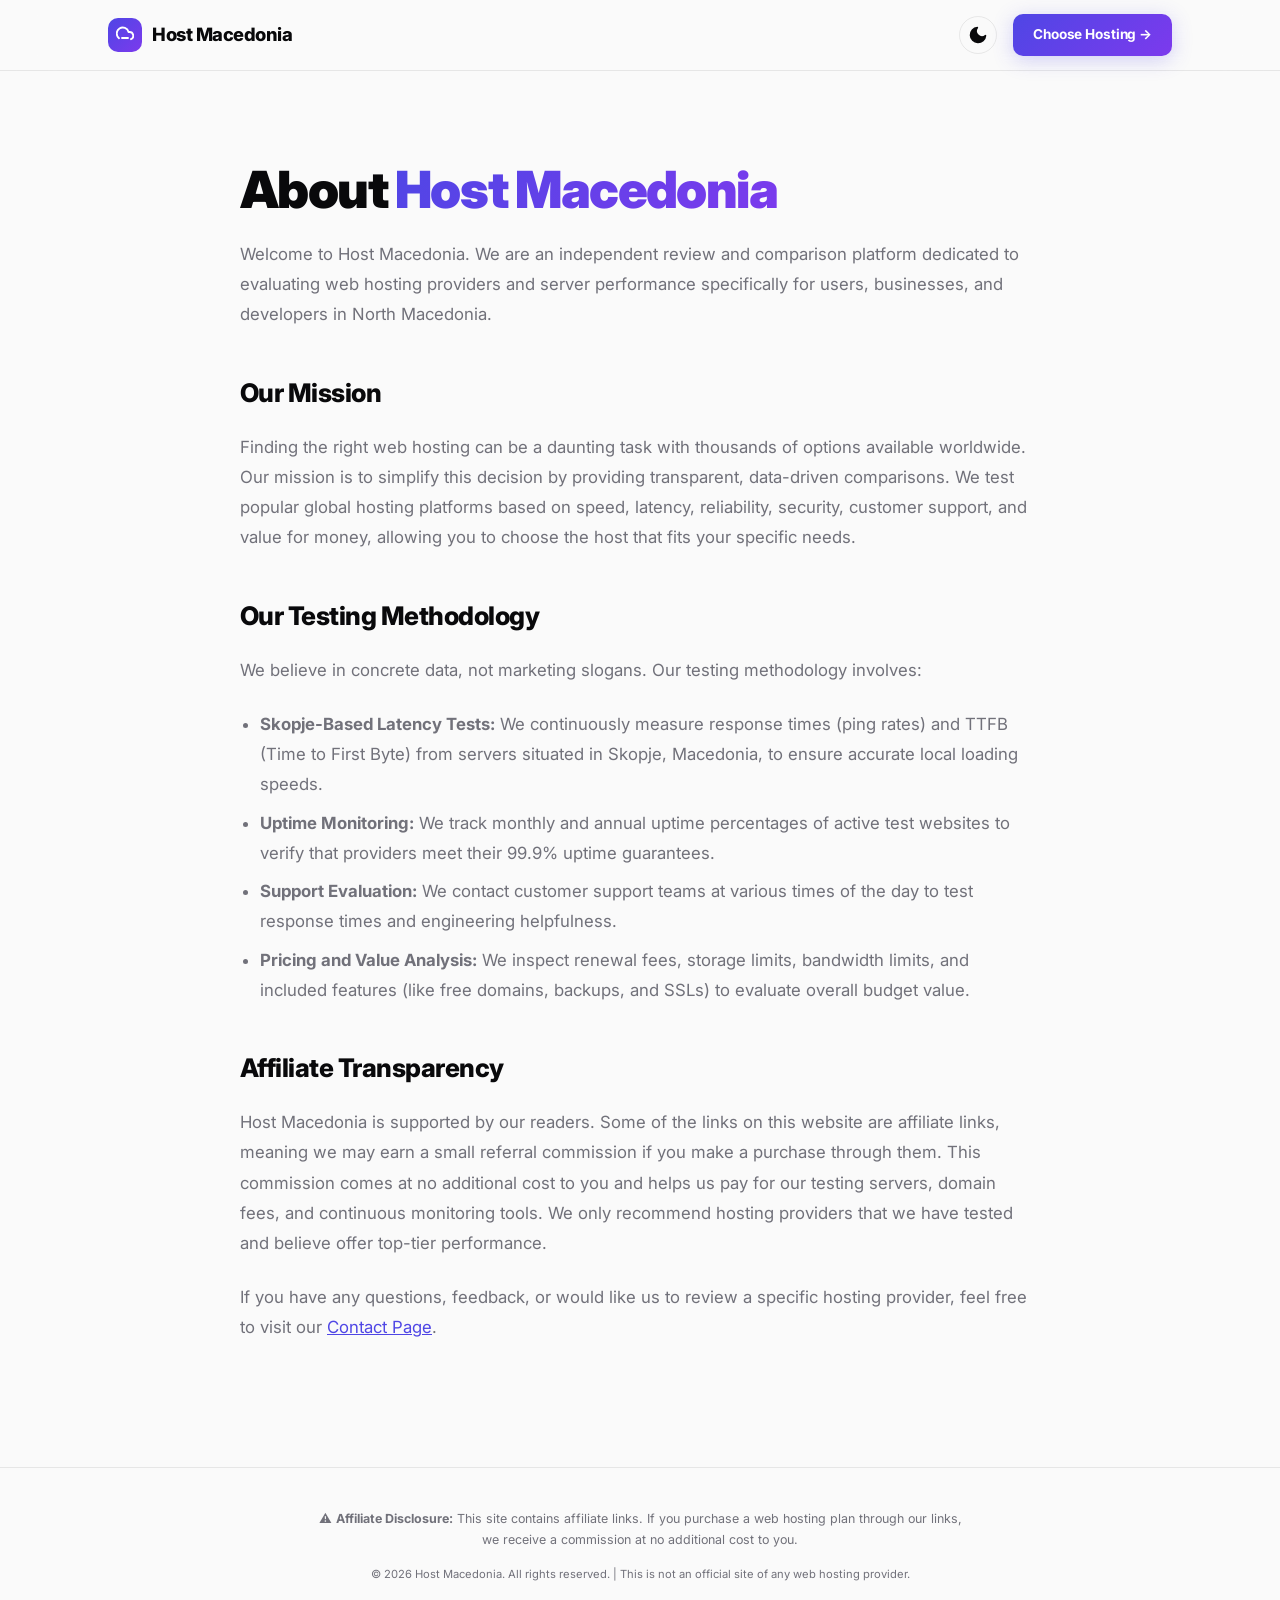
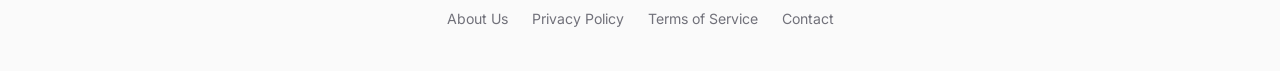
==== about.html @ 536d1341 "Initial commit of HostMakedonija static site" ====
<!DOCTYPE html>
<html lang="en">
<head>
  <meta charset="UTF-8" />
  <meta name="viewport" content="width=device-width, initial-scale=1.0" />
  <title>About Us — Host Macedonia</title>
  <meta name="description" content="Learn more about Host Macedonia, our independent web hosting testing methodology, and how we compare performance directly from Skopje." />
  <link rel="icon" href="https://hostmakedonija.com/wp-content/uploads/2026/05/favicon-transparent-150x150.png" sizes="32x32" />
  <link rel="preconnect" href="https://fonts.googleapis.com" />
  <link rel="preconnect" href="https://fonts.gstatic.com" crossorigin />
  <link href="https://fonts.googleapis.com/css2?family=Inter:wght@400;500;600;700;800;900&display=swap" rel="stylesheet" />
  <link rel="stylesheet" href="style.css" />
</head>
<body>

  <!-- HEADER -->
  <header class="site-header" id="main-header">
    <div class="site-header-container">
      <a href="/" class="site-logo-link" id="logo-link">
        <span class="logo-icon-box">
          <svg width="18" height="18" viewBox="0 0 24 24" fill="none" stroke="#fff" stroke-width="2.5" stroke-linecap="round" stroke-linejoin="round">
            <path d="M20 17.58A5 5 0 0 0 18 8h-1.26A8 8 0 1 0 4 16.25"/>
            <path d="M8 16h8"/>
          </svg>
        </span>
        Host Macedonia
      </a>
      
      <div class="header-right">
        <button class="theme-toggle-btn" id="theme-toggle" aria-label="Toggle dark mode">
          <svg viewBox="0 0 24 24" fill="none" stroke="currentColor" stroke-width="2" stroke-linecap="round" stroke-linejoin="round" class="moon-icon">
            <path d="M21 12.79A9 9 0 1 1 11.21 3 7 7 0 0 0 21 12.79z"></path>
          </svg>
        </button>
        <a href="/#comparison" class="btn-hosting" style="padding: 10px 20px; font-size: 0.85rem;" id="nav-cta">Choose Hosting →</a>
      </div>
    </div>
  </header>

  <!-- CONTENT -->
  <main class="page-container container">
    <h1>About <span class="gradient-text">Host Macedonia</span></h1>
    <div class="page-content">
      <p>Welcome to Host Macedonia. We are an independent review and comparison platform dedicated to evaluating web hosting providers and server performance specifically for users, businesses, and developers in North Macedonia.</p>
      
      <h2>Our Mission</h2>
      <p>Finding the right web hosting can be a daunting task with thousands of options available worldwide. Our mission is to simplify this decision by providing transparent, data-driven comparisons. We test popular global hosting platforms based on speed, latency, reliability, security, customer support, and value for money, allowing you to choose the host that fits your specific needs.</p>

      <h2>Our Testing Methodology</h2>
      <p>We believe in concrete data, not marketing slogans. Our testing methodology involves:</p>
      <ul>
        <li><strong>Skopje-Based Latency Tests:</strong> We continuously measure response times (ping rates) and TTFB (Time to First Byte) from servers situated in Skopje, Macedonia, to ensure accurate local loading speeds.</li>
        <li><strong>Uptime Monitoring:</strong> We track monthly and annual uptime percentages of active test websites to verify that providers meet their 99.9% uptime guarantees.</li>
        <li><strong>Support Evaluation:</strong> We contact customer support teams at various times of the day to test response times and engineering helpfulness.</li>
        <li><strong>Pricing and Value Analysis:</strong> We inspect renewal fees, storage limits, bandwidth limits, and included features (like free domains, backups, and SSLs) to evaluate overall budget value.</li>
      </ul>

      <h2>Affiliate Transparency</h2>
      <p>Host Macedonia is supported by our readers. Some of the links on this website are affiliate links, meaning we may earn a small referral commission if you make a purchase through them. This commission comes at no additional cost to you and helps us pay for our testing servers, domain fees, and continuous monitoring tools. We only recommend hosting providers that we have tested and believe offer top-tier performance.</p>

      <p>If you have any questions, feedback, or would like us to review a specific hosting provider, feel free to visit our <a href="/contact/">Contact Page</a>.</p>
    </div>
  </main>

  <!-- FOOTER -->
  <footer style="border-top:1px solid var(--border-color); padding:40px 0; background:var(--bg-primary); transition: background-color 0.3s, border-color 0.3s;">
    <div class="container" style="max-width:700px;">
      <p class="footer-disclosure">
        ⚠️ <strong>Affiliate Disclosure:</strong> This site contains affiliate links. If you purchase a web hosting plan through our links, we receive a commission at no additional cost to you.
      </p>
      <p class="footer-copyright">
        © 2026 Host Macedonia. All rights reserved. | This is not an official site of any web hosting provider.
      </p>
      <div class="footer-links" style="margin-top: 20px; display: flex; justify-content: center; gap: 24px; flex-wrap: wrap;">
        <a href="/about-us/" class="footer-link">About Us</a>
        <a href="/privacy-policy/" class="footer-link">Privacy Policy</a>
        <a href="/terms/" class="footer-link">Terms of Service</a>
        <a href="/contact/" class="footer-link">Contact</a>
      </div>
    </div>
  </footer>

  <script src="app.js"></script>
</body>
</html>
---- style.css ----
:root {
  --bg-primary: #fafafa;
  --bg-secondary: #f4f4f5;
  --bg-card: #ffffff;
  --accent-indigo: #4f46e5;
  --accent-violet: #7c3aed;
  --accent-gradient: linear-gradient(135deg, var(--accent-indigo) 0%, var(--accent-violet) 100%);
  --text-main: #09090b;
  --text-muted: #71717a;
  --border-color: rgba(9, 9, 11, 0.08);
  --header-bg: rgba(250, 250, 250, 0.8);
  --card-shadow: 0 4px 24px rgba(0, 0, 0, 0.03);
  --card-shadow-hover: 0 16px 40px rgba(0, 0, 0, 0.06);
  --btn-shadow: 0 4px 20px rgba(79, 70, 229, 0.25);
  --btn-shadow-hover: 0 8px 32px rgba(79, 70, 229, 0.35);
  --font-family: 'Inter', -apple-system, BlinkMacSystemFont, 'Segoe UI', sans-serif;
  --radius-lg: 20px;
  --radius-md: 14px;
  --radius-sm: 10px;
  --transition-normal: all 0.3s cubic-bezier(0.4, 0, 0.2, 1);
}

[data-theme="dark"] {
  --bg-primary: #09090b;
  --bg-secondary: #18181b;
  --bg-card: #1f1f23;
  --text-main: #f4f4f5;
  --text-muted: #a1a1aa;
  --border-color: rgba(255, 255, 255, 0.08);
  --header-bg: rgba(9, 9, 11, 0.8);
  --card-shadow: 0 4px 24px rgba(0, 0, 0, 0.4);
  --card-shadow-hover: 0 16px 40px rgba(0, 0, 0, 0.6);
  --btn-shadow: 0 4px 20px rgba(79, 70, 229, 0.4);
  --btn-shadow-hover: 0 8px 32px rgba(79, 70, 229, 0.55);
}

/* ============================================
   RESET & BASE STYLES
   ============================================ */
html {
  scroll-behavior: smooth;
  -webkit-font-smoothing: antialiased;
  -moz-osx-font-smoothing: grayscale;
}

body {
  margin: 0;
  padding: 0;
  background: var(--bg-primary);
  color: var(--text-main);
  font-family: var(--font-family);
  font-size: 16px;
  line-height: 1.6;
  overflow-x: hidden;
  transition: background-color 0.3s, color 0.3s;
}

*, *::before, *::after {
  box-sizing: border-box;
}

/* Custom Scrollbar */
::-webkit-scrollbar {
  width: 10px;
}
::-webkit-scrollbar-track {
  background: var(--bg-primary);
}
::-webkit-scrollbar-thumb {
  background: var(--border-color);
  border-radius: 5px;
}
::-webkit-scrollbar-thumb:hover {
  background: var(--text-muted);
}

/* ============================================
   TYPOGRAPHY
   ============================================ */
h1 {
  font-size: clamp(2.2rem, 5vw, 3.2rem);
  font-weight: 900;
  letter-spacing: -0.03em;
  line-height: 1.15;
  margin: 0 0 20px;
  color: var(--text-main);
}

h2 {
  font-size: 2rem;
  font-weight: 800;
  letter-spacing: -0.02em;
  margin: 0 0 16px;
  color: var(--text-main);
  text-align: center;
}

h3 {
  font-size: 1.1rem;
  font-weight: 700;
  margin: 0;
  color: var(--text-main);
}

p {
  color: var(--text-muted);
  margin: 0 0 24px;
}

a {
  color: var(--accent-indigo);
  text-decoration: none;
  transition: var(--transition-normal);
}

a:hover {
  color: var(--accent-violet);
}

/* ============================================
   LAYOUT
   ============================================ */
.site-header {
  position: fixed;
  top: 0; left: 0; right: 0;
  z-index: 9999;
  background: var(--header-bg);
  backdrop-filter: blur(24px);
  -webkit-backdrop-filter: blur(24px);
  border-bottom: 1px solid var(--border-color);
  transition: background-color 0.3s, border-color 0.3s;
}

.site-header-container {
  max-width: 1120px;
  margin: 0 auto;
  padding: 14px 28px;
  display: flex;
  align-items: center;
  justify-content: space-between;
  gap: 16px;
}

.site-logo-link {
  display: inline-flex;
  align-items: center;
  gap: 10px;
  font-size: 1.15rem;
  font-weight: 800;
  color: var(--text-main);
  letter-spacing: -0.025em;
}

.logo-icon-box {
  width: 34px; height: 34px;
  background: var(--accent-gradient);
  border-radius: 10px;
  display: inline-flex;
  align-items: center;
  justify-content: center;
  flex-shrink: 0;
}

.header-right {
  display: flex;
  align-items: center;
  gap: 16px;
}

.container {
  max-width: 1120px;
  margin: 0 auto;
  padding: 0 24px;
}

/* ============================================
   BUTTONS & CONTROLS
   ============================================ */
.btn-hosting {
  display: inline-flex;
  align-items: center;
  justify-content: center;
  gap: 8px;
  background: var(--accent-gradient);
  color: #fff !important;
  font-weight: 700;
  font-size: 0.9rem;
  padding: 12px 24px;
  border-radius: var(--radius-sm);
  border: none;
  text-decoration: none;
  cursor: pointer;
  transition: var(--transition-normal);
  box-shadow: var(--btn-shadow);
  white-space: nowrap;
  letter-spacing: -0.01em;
}

.btn-hosting:hover {
  transform: translateY(-2px);
  box-shadow: var(--btn-shadow-hover);
  color: #fff !important;
}

.theme-toggle-btn {
  width: 38px;
  height: 38px;
  border-radius: 50%;
  display: inline-flex;
  align-items: center;
  justify-content: center;
  border: 1px solid var(--border-color);
  color: var(--text-main);
  background: transparent;
  cursor: pointer;
  transition: var(--transition-normal);
  flex-shrink: 0;
}

.theme-toggle-btn:hover {
  background: var(--bg-secondary);
  transform: scale(1.05);
}

.theme-toggle-btn svg {
  width: 20px;
  height: 20px;
  fill: currentColor;
  transition: transform 0.5s ease;
}

[data-theme="dark"] .theme-toggle-btn svg {
  transform: rotate(360deg);
}

/* ============================================
   HERO SECTION
   ============================================ */
.hero-section {
  padding: 160px 0 100px;
  text-align: center;
  position: relative;
  background: radial-gradient(ellipse 80% 60% at 50% 20%, rgba(79, 70, 229, 0.08) 0%, rgba(124, 58, 237, 0.03) 50%, transparent 80%);
}

.hero-cloud {
  width: 100px; height: 100px;
  margin: 0 auto 28px;
  animation: float 5s ease-in-out infinite;
  filter: drop-shadow(0 8px 30px rgba(79, 70, 229, 0.15));
}

@keyframes float {
  0%, 100% { transform: translateY(0); }
  50% { transform: translateY(-14px); }
}

.hero-badge {
  display: inline-flex;
  align-items: center;
  gap: 8px;
  background: rgba(79, 70, 229, 0.08);
  color: var(--accent-indigo);
  font-size: 0.82rem;
  font-weight: 600;
  padding: 7px 16px;
  border-radius: 50px;
  border: 1px solid rgba(79, 70, 229, 0.15);
  margin-bottom: 28px;
}

.gradient-text {
  background: var(--accent-gradient);
  -webkit-background-clip: text;
  background-clip: text;
  -webkit-text-fill-color: transparent;
  color: transparent;
  display: inline-block;
}

.hero-section p {
  font-size: 1.15rem;
  color: var(--text-muted);
  max-width: 560px;
  margin: 0 auto 36px;
  line-height: 1.7;
}

.hero-stats {
  display: flex;
  justify-content: center;
  gap: 56px;
  margin-top: 52px;
  padding-top: 36px;
  border-top: 1px solid var(--border-color);
}

.hero-stat-number {
  font-size: 1.75rem;
  font-weight: 800;
  color: var(--accent-indigo);
  letter-spacing: -0.03em;
}

.hero-stat-label {
  font-size: 0.8rem;
  color: var(--text-muted);
  margin-top: 2px;
  font-weight: 500;
}

/* ============================================
   TRUST BAR
   ============================================ */
.trust-bar {
  padding: 40px 0;
  background: var(--bg-secondary);
  border-top: 1px solid var(--border-color);
  border-bottom: 1px solid var(--border-color);
}

.trust-items {
  display: flex;
  justify-content: center;
  align-items: center;
  gap: 36px;
  flex-wrap: wrap;
}

.trust-item {
  display: flex;
  align-items: center;
  gap: 8px;
  color: var(--text-muted);
  font-size: 0.85rem;
  font-weight: 500;
}

.trust-icon {
  font-size: 1.15rem;
}

/* ============================================
   INTERACTIVE SORTING & CHART
   ============================================ */
.sort-container {
  display: flex;
  justify-content: space-between;
  align-items: center;
  margin-bottom: 24px;
  flex-wrap: wrap;
  gap: 16px;
  border-bottom: 1px solid var(--border-color);
  padding-bottom: 16px;
}

.sort-title {
  font-weight: 850;
  font-size: 1.1rem;
  letter-spacing: -0.02em;
}

.sort-options {
  display: flex;
  gap: 8px;
  flex-wrap: wrap;
}

.sort-btn {
  padding: 8px 18px;
  border-radius: 50px;
  border: 1px solid var(--border-color);
  font-size: 0.85rem;
  font-weight: 600;
  color: var(--text-muted);
  background: var(--bg-card);
  cursor: pointer;
  transition: var(--transition-normal);
}

.sort-btn:hover {
  border-color: var(--accent-indigo);
  color: var(--accent-indigo);
}

.sort-btn.active {
  background: var(--accent-indigo);
  color: #ffffff;
  border-color: var(--accent-indigo);
}

/* Speed Chart Section */
.speed-chart-section {
  margin-bottom: 48px;
  background: var(--bg-card);
  border: 1px solid var(--border-color);
  border-radius: var(--radius-lg);
  padding: 24px 32px;
  box-shadow: var(--card-shadow);
}

.speed-chart-title {
  font-size: 1.25rem;
  font-weight: 800;
  margin-bottom: 8px;
  text-align: left;
}

.speed-chart-desc {
  font-size: 0.88rem;
  color: var(--text-muted);
  margin-bottom: 24px;
}

.speed-chart-grid {
  display: flex;
  flex-direction: column;
  gap: 12px;
}

.chart-row {
  display: flex;
  align-items: center;
  gap: 16px;
  cursor: pointer;
  padding: 8px 12px;
  border-radius: var(--radius-sm);
  transition: var(--transition-normal);
}

.chart-row:hover, .chart-row.active {
  background: var(--bg-secondary);
}

.chart-label {
  width: 120px;
  font-weight: 700;
  font-size: 0.9rem;
  color: var(--text-main);
}

.chart-bar-container {
  flex-grow: 1;
  height: 14px;
  background: var(--bg-secondary);
  border-radius: 10px;
  overflow: hidden;
  position: relative;
}

.chart-bar {
  height: 100%;
  background: var(--accent-gradient);
  width: 0%;
  transition: width 1.2s cubic-bezier(0.4, 0, 0.2, 1);
  border-radius: 10px;
}

.chart-row:hover .chart-bar, .chart-row.active .chart-bar {
  filter: brightness(1.1);
  box-shadow: 0 0 8px rgba(79, 70, 229, 0.3);
}

.chart-val {
  width: 60px;
  text-align: right;
  font-weight: 800;
  font-size: 0.85rem;
  color: var(--accent-indigo);
}

/* ============================================
   HOSTING CARDS
   ============================================ */
.hosting-cards-container {
  display: flex;
  flex-direction: column;
  gap: 20px;
  margin-bottom: 48px;
}

.hosting-card {
  background: var(--bg-card);
  border: 1px solid var(--border-color);
  border-radius: var(--radius-lg);
  overflow: hidden;
  transition: var(--transition-normal);
  box-shadow: var(--card-shadow);
  position: relative;
}

.hosting-card:hover {
  border-color: rgba(79, 70, 229, 0.2);
  box-shadow: var(--card-shadow-hover);
  transform: translateY(-3px);
}

.hosting-card.featured {
  border-color: var(--accent-indigo);
  box-shadow: 0 0 0 1px rgba(79, 70, 229, 0.1), var(--card-shadow-hover);
}

.hosting-card.featured::before {
  content: '';
  display: block;
  height: 4px;
  background: var(--accent-gradient);
}

/* Card Header Grid */
.hosting-card-header {
  display: grid;
  grid-template-columns: 52px 68px 1fr auto;
  align-items: center;
  gap: 24px;
  padding: 24px 28px;
}

.hosting-rank {
  display: flex;
  flex-direction: column;
  align-items: center;
  gap: 4px;
}

.rank-number {
  font-size: 1.5rem;
  font-weight: 900;
  letter-spacing: -0.03em;
  line-height: 1;
}

.rank-number.gold { color: #fbbf24; }
.rank-number.silver { color: #8896ab; }
.rank-number.bronze { color: #e59c2e; }

.rank-badge {
  font-size: 0.58rem;
  font-weight: 700;
  text-transform: uppercase;
  letter-spacing: 0.03em;
  background: rgba(79, 70, 229, 0.08);
  color: var(--accent-indigo);
  padding: 3px 7px;
  border-radius: 50px;
  white-space: nowrap;
}

/* Logo box */
.hosting-logo {
  width: 68px; height: 68px;
  border-radius: 16px;
  display: flex;
  align-items: center;
  justify-content: center;
  flex-shrink: 0;
  background: var(--bg-secondary);
  overflow: hidden;
  transition: var(--transition-normal);
}

.hosting-card:hover .hosting-logo {
  transform: scale(1.05);
}

.hosting-logo svg {
  width: 48px;
  height: 48px;
  object-fit: contain;
}

/* Hosting Info */
.hosting-info {
  display: flex;
  flex-direction: column;
  gap: 6px;
}

.hosting-name {
  font-size: 1.3rem;
  font-weight: 800;
  color: var(--text-main);
  letter-spacing: -0.02em;
}

.hosting-meta {
  display: flex;
  align-items: center;
  gap: 12px;
  flex-wrap: wrap;
}

.hosting-rating {
  display: flex;
  align-items: center;
  gap: 4px;
  font-size: 0.82rem;
  font-weight: 700;
  color: #fbbf24;
}

.hosting-price {
  font-size: 0.82rem;
  color: var(--text-muted);
}

.hosting-price strong {
  color: var(--text-main);
  font-size: 1rem;
}

.hosting-discount {
  background: rgba(79, 70, 229, 0.1);
  color: var(--accent-indigo);
  font-size: 0.68rem;
  font-weight: 700;
  padding: 2px 8px;
  border-radius: 6px;
}

/* CTA column */
.hosting-action {
  display: flex;
  flex-direction: column;
  align-items: center;
  gap: 6px;
  min-width: 175px;
}

.hosting-action .btn-hosting {
  width: 100%;
}

.hosting-guarantee {
  font-size: 0.68rem;
  color: var(--text-muted);
}

/* Stats Bar */
.hosting-stats-bar {
  display: grid;
  grid-template-columns: repeat(5, 1fr);
  border-top: 1px solid var(--border-color);
  border-bottom: 1px solid var(--border-color);
  background: var(--bg-secondary);
  transition: background-color 0.3s;
}

.hosting-stat {
  display: flex;
  flex-direction: column;
  align-items: center;
  gap: 3px;
  padding: 14px 8px;
  border-right: 1px solid var(--border-color);
  text-align: center;
}

.hosting-stat:last-child {
  border-right: none;
}

.hosting-stat-icon {
  font-size: 0.95rem;
}

.hosting-stat-val {
  font-size: 0.82rem;
  font-weight: 800;
  color: var(--accent-indigo);
}

.hosting-stat-lbl {
  font-size: 0.6rem;
  color: var(--text-muted);
  text-transform: uppercase;
  letter-spacing: 0.05em;
  font-weight: 600;
}

/* Feature tags */
.hosting-features {
  display: flex;
  gap: 6px;
  flex-wrap: wrap;
  padding: 14px 28px 18px;
}

.hosting-feat {
  display: inline-flex;
  align-items: center;
  gap: 4px;
  font-size: 0.74rem;
  color: var(--text-muted);
  background: var(--bg-secondary);
  padding: 4px 10px;
  border-radius: 6px;
  font-weight: 500;
  transition: background-color 0.3s;
}

.hosting-feat .ck {
  color: var(--accent-indigo);
  font-weight: 700;
}

/* ============================================
   BENEFITS GRID
   ============================================ */
.benefit-card {
  background: var(--bg-card);
  border: 1px solid var(--border-color);
  border-radius: var(--radius-lg);
  padding: 36px 24px;
  text-align: center;
  transition: var(--transition-normal);
}

.benefit-card:hover {
  border-color: rgba(79, 70, 229, 0.15);
  transform: translateY(-6px);
  box-shadow: var(--card-shadow-hover);
}

.benefit-icon {
  font-size: 2.2rem;
  margin-bottom: 18px;
}

.benefit-title {
  font-size: 1.05rem;
  font-weight: 700;
  margin-bottom: 8px;
  color: var(--text-main);
}

.benefit-text {
  font-size: 0.85rem;
  color: var(--text-muted);
  line-height: 1.6;
  margin: 0;
}

.benefits-grid {
  display: grid;
  grid-template-columns: repeat(4, 1fr);
  gap: 20px;
}

/* ============================================
   STEPS GRID
   ============================================ */
.steps-grid {
  display: grid;
  grid-template-columns: repeat(3, 1fr);
  gap: 32px;
}

.step-card {
  text-align: center;
}

.step-number {
  width: 60px; height: 60px;
  border-radius: 50%;
  background: rgba(79, 70, 229, 0.06);
  border: 2px solid rgba(79, 70, 229, 0.15);
  display: flex;
  align-items: center;
  justify-content: center;
  font-size: 1.4rem;
  font-weight: 800;
  color: var(--accent-indigo);
  margin: 0 auto 20px;
  transition: var(--transition-normal);
}

.step-card:hover .step-number {
  transform: scale(1.1);
  background: rgba(79, 70, 229, 0.1);
}

.step-title {
  font-size: 1.05rem;
  font-weight: 700;
  margin-bottom: 8px;
  color: var(--text-main);
}

.step-text {
  font-size: 0.85rem;
  color: var(--text-muted);
  line-height: 1.6;
  margin: 0;
}

/* ============================================
   FAQ ACCORDION
   ============================================ */
.faq-item {
  background: var(--bg-card);
  border: 1px solid var(--border-color);
  border-radius: var(--radius-md);
  overflow: hidden;
  margin-bottom: 10px;
  transition: border-color 0.2s;
}

.faq-item:hover {
  border-color: rgba(79, 70, 229, 0.15);
}

.faq-question {
  width: 100%;
  display: flex;
  align-items: center;
  justify-content: space-between;
  padding: 18px 22px;
  background: none;
  border: none;
  color: var(--text-main);
  font-family: inherit;
  font-size: 0.95rem;
  font-weight: 600;
  cursor: pointer;
  text-align: left;
  transition: color 0.2s;
}

.faq-question:hover {
  color: var(--accent-indigo);
}

.faq-toggle {
  font-size: 1.15rem;
  color: var(--text-muted);
  transition: transform 0.3s;
  flex-shrink: 0;
  margin-left: 16px;
}

.faq-item.active .faq-toggle {
  transform: rotate(45deg);
  color: var(--accent-indigo);
}

/* Modern CSS Grid height transition */
.faq-answer {
  display: grid;
  grid-template-rows: 0fr;
  transition: grid-template-rows 0.3s cubic-bezier(0.4, 0, 0.2, 1);
}

.faq-item.active .faq-answer {
  grid-template-rows: 1fr;
}

.faq-answer-content {
  overflow: hidden;
}

.faq-answer-inner {
  padding: 0 22px 18px;
  color: var(--text-muted);
  font-size: 0.9rem;
  line-height: 1.7;
}

/* ============================================
   CTA BOX
   ============================================ */
.cta-box {
  background: var(--bg-card);
  border: 1px solid var(--border-color);
  border-radius: 24px;
  padding: 72px 48px;
  position: relative;
  overflow: hidden;
  text-align: center;
  box-shadow: var(--card-shadow);
}

.cta-box::before {
  content: '';
  position: absolute;
  top: -40%; left: 50%;
  transform: translateX(-50%);
  width: 500px; height: 500px;
  background: radial-gradient(circle, rgba(79, 70, 229, 0.05) 0%, transparent 70%);
  pointer-events: none;
}

.cta-box h2 {
  color: var(--text-main);
  position: relative;
}

.cta-box p {
  color: var(--text-muted);
  font-size: 1.05rem;
  margin-bottom: 32px;
  position: relative;
}

/* ============================================
   FOOTER
   ============================================ */
.footer-disclosure {
  font-size: 0.78rem;
  color: var(--text-muted);
  line-height: 1.7;
  text-align: center;
  margin: 0 auto 16px;
}

.footer-copyright {
  font-size: 0.7rem;
  color: var(--text-muted);
  text-align: center;
}

.footer-link {
  color: var(--text-muted);
  text-decoration: none;
  font-size: 0.88rem;
  transition: color 0.2s ease;
}

.footer-link:hover {
  color: var(--accent-indigo);
}

/* ============================================
   PAGE LAYOUT FOR SECONDARY PAGES
   ============================================ */
.page-container {
  padding: 160px 0 100px;
  max-width: 800px;
  margin: 0 auto;
}

.page-content {
  color: var(--text-muted);
  font-size: 1.05rem;
  line-height: 1.8;
}

.page-content p {
  margin-bottom: 24px;
}

.page-content h2 {
  font-size: 1.6rem;
  font-weight: 800;
  color: var(--text-main);
  margin-top: 40px;
  margin-bottom: 16px;
  letter-spacing: -0.02em;
  text-align: left;
}

.page-content h3 {
  font-size: 1.25rem;
  font-weight: 700;
  color: var(--text-main);
  margin-top: 28px;
  margin-bottom: 12px;
  letter-spacing: -0.01em;
}

.page-content ul, .page-content ol {
  margin-bottom: 24px;
  padding-left: 20px;
}

.page-content li {
  margin-bottom: 8px;
}

.page-content a {
  color: var(--accent-indigo);
  text-decoration: underline;
}

.page-content a:hover {
  color: var(--accent-violet);
}

/* ============================================
   RESPONSIVE MEDIA QUERIES
   ============================================ */
@media (max-width: 960px) {
  .hosting-card-header {
    grid-template-columns: 1fr;
    text-align: center;
    gap: 16px;
    padding: 22px 20px;
  }
  .hosting-rank {
    flex-direction: row;
    justify-content: center;
    gap: 10px;
  }
  .hosting-logo {
    margin: 0 auto;
  }
  .hosting-meta {
    justify-content: center;
  }
  .hosting-action {
    min-width: unset;
    width: 100%;
  }
  .hosting-stats-bar {
    grid-template-columns: repeat(3, 1fr);
  }
  .hosting-features {
    justify-content: center;
  }
  .hero-stats {
    gap: 36px;
  }
  .benefits-grid {
    grid-template-columns: repeat(2, 1fr);
  }
}

@media (max-width: 768px) {
  .steps-grid {
    grid-template-columns: 1fr;
    gap: 24px;
  }
}

@media (max-width: 680px) {
  .hero-section {
    padding: 130px 0 64px;
  }
  .hero-section h1 {
    font-size: 2rem;
  }
  .hero-stats {
    flex-direction: column;
    gap: 16px;
  }
  .trust-items {
    gap: 14px;
  }
  .hosting-stats-bar {
    grid-template-columns: repeat(2, 1fr);
  }
  .cta-box {
    padding: 48px 24px;
  }
  .site-header-container {
    padding: 12px 16px;
  }
}

@media (max-width: 580px) {
  .benefits-grid {
    grid-template-columns: 1fr;
  }
  .hosting-stats-bar {
    grid-template-columns: 1fr;
  }
  .hosting-stat {
    border-right: none;
    border-bottom: 1px solid var(--border-color);
  }
  .hosting-stat:last-child {
    border-bottom: none;
  }
  .sort-container {
    flex-direction: column;
    align-items: flex-start;
  }
}

/* ============================================
   CONTACT FORM STYLES
   ============================================ */
.contact-form {
  display: flex;
  flex-direction: column;
  gap: 20px;
  margin-top: 32px;
  background: var(--bg-card);
  border: 1px solid var(--border-color);
  padding: 32px;
  border-radius: var(--radius-lg);
  box-shadow: var(--card-shadow);
}

.form-group {
  display: flex;
  flex-direction: column;
  gap: 8px;
}

.form-group label {
  font-weight: 600;
  font-size: 0.9rem;
  color: var(--text-main);
}

.form-control {
  padding: 12px 16px;
  border-radius: var(--radius-sm);
  border: 1px solid var(--border-color);
  background: var(--bg-card);
  color: var(--text-main);
  font-family: inherit;
  font-size: 0.95rem;
  transition: var(--transition-normal);
  width: 100%;
}

.form-control:focus {
  outline: none;
  border-color: var(--accent-indigo);
  box-shadow: 0 0 0 3px rgba(79, 70, 229, 0.15);
}

textarea.form-control {
  resize: vertical;
  min-height: 120px;
}
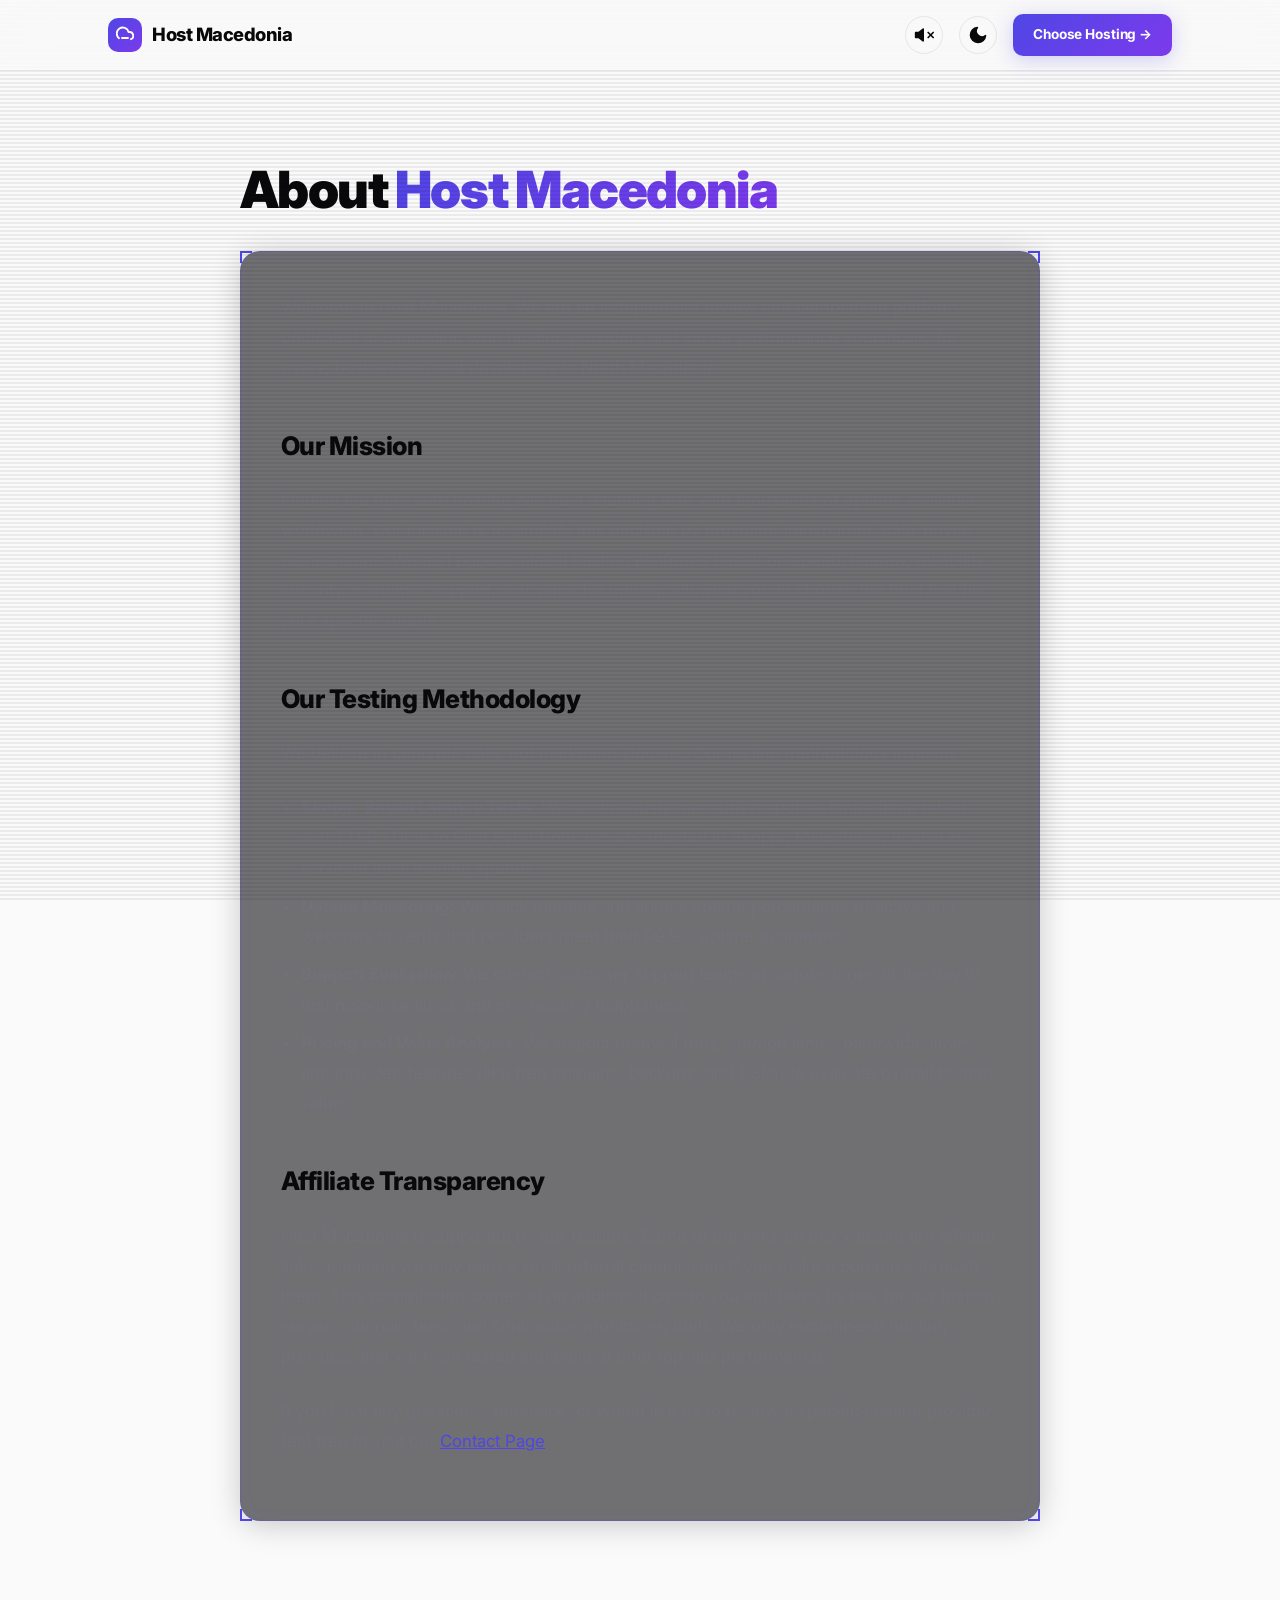
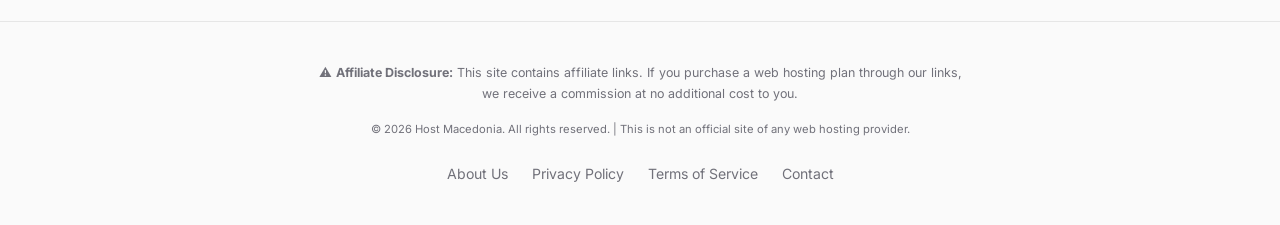
==== commit e9152f58: "Implement Three.js WebGL hero, Spaceship Racer minigame, Web Audio synths, and HUD styling updates" ====
--- a/about.html
+++ b/about.html
@@ -27,6 +27,15 @@
       </a>
       
       <div class="header-right">
+        <!-- Sound Toggle Button -->
+        <button class="sound-toggle-btn" id="sound-toggle" aria-label="Toggle sound effects" title="Toggle sound effects">
+          <svg viewBox="0 0 24 24" fill="none" stroke="currentColor" stroke-width="2" stroke-linecap="round" stroke-linejoin="round" class="volume-icon">
+            <polygon points="11 5 6 9 2 9 2 15 6 15 11 19 11 5"></polygon>
+            <line x1="23" y1="9" x2="17" y2="15"></line>
+            <line x1="17" y1="9" x2="23" y2="15"></line>
+          </svg>
+        </button>
+
         <button class="theme-toggle-btn" id="theme-toggle" aria-label="Toggle dark mode">
           <svg viewBox="0 0 24 24" fill="none" stroke="currentColor" stroke-width="2" stroke-linecap="round" stroke-linejoin="round" class="moon-icon">
             <path d="M21 12.79A9 9 0 1 1 11.21 3 7 7 0 0 0 21 12.79z"></path>
@@ -37,10 +46,14 @@
     </div>
   </header>
 
+  <!-- Retro scanlines overlay representing CRT arcade screen -->
+  <div class="scanlines"></div>
+
   <!-- CONTENT -->
   <main class="page-container container">
     <h1>About <span class="gradient-text">Host Macedonia</span></h1>
-    <div class="page-content">
+    <div class="page-content hud-panel" style="padding: 40px; border-radius: var(--radius-lg); margin-top: 32px;">
+      <div class="hud-panel-inner"></div>
       <p>Welcome to Host Macedonia. We are an independent review and comparison platform dedicated to evaluating web hosting providers and server performance specifically for users, businesses, and developers in North Macedonia.</p>
       
       <h2>Our Mission</h2>
--- a/style.css
+++ b/style.css
@@ -1127,3 +1127,193 @@
   min-height: 120px;
 }
 
+/* ============================================
+   ADVANCED HUD & CYBER ACCENTS
+   ============================================ */
+/* Scanline overlay representing arcade monitor screen */
+.scanlines {
+  position: fixed;
+  top: 0; left: 0;
+  width: 100%; height: 100%;
+  background: linear-gradient(rgba(18, 16, 16, 0) 50%, rgba(0, 0, 0, 0.15) 50%);
+  background-size: 100% 4px;
+  z-index: 9998;
+  pointer-events: none;
+  opacity: 0.4;
+}
+
+/* Three.js Background canvas */
+.hero-canvas-container {
+  position: absolute;
+  top: 0; left: 0;
+  width: 100%; height: 100%;
+  z-index: 0;
+  overflow: hidden;
+  pointer-events: none;
+  content-visibility: auto;
+  contain-intrinsic-size: auto 600px;
+}
+
+#three-hero-canvas {
+  width: 100%;
+  height: 100%;
+  opacity: 0.85;
+}
+
+/* HUD Panel styling (sci-fi HUD boxes with glowing corners) */
+.hud-panel {
+  position: relative;
+  background: rgba(20, 20, 25, 0.6) !important;
+  border: 1px solid rgba(79, 70, 229, 0.25) !important;
+  backdrop-filter: blur(16px);
+  box-shadow: 0 4px 30px rgba(0, 0, 0, 0.2), inset 0 0 15px rgba(79, 70, 229, 0.05);
+}
+
+.hud-panel::before,
+.hud-panel::after,
+.hud-panel-inner::before,
+.hud-panel-inner::after {
+  content: '';
+  position: absolute;
+  width: 12px; height: 12px;
+  border-color: var(--accent-indigo);
+  border-style: solid;
+  pointer-events: none;
+}
+
+/* Top-left corner */
+.hud-panel::before {
+  top: -1px; left: -1px;
+  border-width: 2px 0 0 2px;
+}
+/* Top-right corner */
+.hud-panel::after {
+  top: -1px; right: -1px;
+  border-width: 2px 2px 0 0;
+}
+/* Bottom-left corner */
+.hud-panel-inner::before {
+  bottom: -1px; left: -1px;
+  border-width: 0 0 2px 2px;
+}
+/* Bottom-right corner */
+.hud-panel-inner::after {
+  bottom: -1px; right: -1px;
+  border-width: 0 2px 2px 0;
+}
+
+/* ============================================
+   SPACE RACER MINIGAME CONTAINER & CONTROLS
+   ============================================ */
+.minigame-section {
+  margin-top: 48px;
+  margin-bottom: 48px;
+  content-visibility: auto;
+  contain-intrinsic-size: auto 450px;
+}
+
+.minigame-container {
+  background: #07070d;
+  border: 1px solid rgba(79, 70, 229, 0.3);
+  border-radius: var(--radius-lg);
+  padding: 24px;
+  position: relative;
+  box-shadow: 0 0 30px rgba(79, 70, 229, 0.15);
+  overflow: hidden;
+}
+
+#racer-canvas {
+  width: 100%;
+  height: 240px;
+  border-radius: var(--radius-md);
+  background: #020204;
+  border: 1px solid rgba(255, 255, 255, 0.05);
+  display: block;
+}
+
+.minigame-controls {
+  display: flex;
+  justify-content: space-between;
+  align-items: center;
+  margin-top: 18px;
+  flex-wrap: wrap;
+  gap: 16px;
+}
+
+.racer-btn {
+  background: linear-gradient(135deg, #facc15 0%, #eab308 100%);
+  color: #000000 !important;
+  font-weight: 800;
+  font-size: 0.95rem;
+  padding: 14px 28px;
+  border-radius: var(--radius-sm);
+  border: none;
+  cursor: pointer;
+  box-shadow: 0 0 15px rgba(234, 179, 8, 0.3);
+  text-transform: uppercase;
+  letter-spacing: 0.05em;
+  transition: var(--transition-normal);
+}
+
+.racer-btn:hover:not(:disabled) {
+  transform: translateY(-2px);
+  box-shadow: 0 0 25px rgba(234, 179, 8, 0.5);
+  filter: brightness(1.05);
+}
+
+.racer-btn:disabled {
+  background: var(--bg-secondary);
+  color: var(--text-muted) !important;
+  box-shadow: none;
+  cursor: not-allowed;
+}
+
+.scoreboard-panel {
+  flex-grow: 1;
+  background: rgba(0, 0, 0, 0.4);
+  border: 1px solid var(--border-color);
+  border-radius: var(--radius-sm);
+  padding: 10px 16px;
+  font-family: monospace;
+  font-size: 0.85rem;
+  color: #fbbf24;
+  min-height: 48px;
+  display: flex;
+  align-items: center;
+}
+
+/* ============================================
+   SOUND TOGGLE & INDICATORS
+   ============================================ */
+.sound-toggle-btn {
+  width: 38px;
+  height: 38px;
+  border-radius: 50%;
+  display: inline-flex;
+  align-items: center;
+  justify-content: center;
+  border: 1px solid var(--border-color);
+  color: var(--text-main);
+  background: transparent;
+  cursor: pointer;
+  transition: var(--transition-normal);
+  flex-shrink: 0;
+}
+
+.sound-toggle-btn:hover {
+  background: var(--bg-secondary);
+  transform: scale(1.05);
+}
+
+.sound-toggle-btn svg {
+  width: 20px;
+  height: 20px;
+  fill: currentColor;
+}
+
+/* Add custom glow to the featured card representing #1 ranking */
+.hosting-card.featured.cyber-glow {
+  box-shadow: 0 0 25px rgba(79, 70, 229, 0.25), inset 0 0 10px rgba(79, 70, 229, 0.1);
+}
+
+
